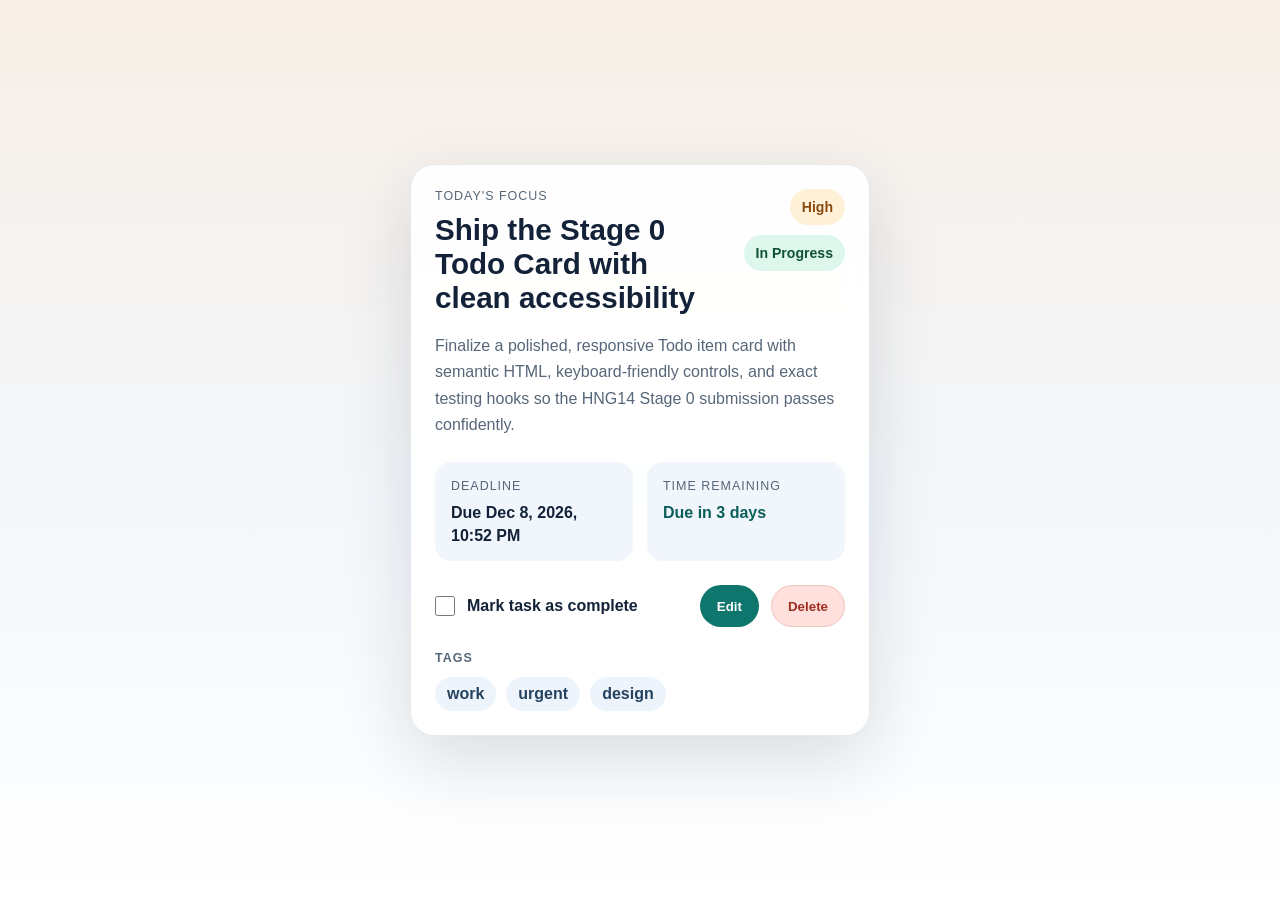
==== index.html @ 6e3ade3e "feat: add HNG14 stage 0 todo card" ====
﻿<!DOCTYPE html>
<html lang="en">
  <head>
    <meta charset="UTF-8" />
    <meta name="viewport" content="width=device-width, initial-scale=1.0" />
    <title>HNG14 Todo Card</title>
    <link rel="stylesheet" href="styles.css" />
  </head>
  <body>
    <main class="page-shell">
      <!-- Single demo card for the Stage 0 task -->
      <article class="todo-card" data-testid="test-todo-card" aria-labelledby="todo-title">
        <div class="card-header">
          <div class="title-group">
            <p class="eyebrow">Today's Focus</p>
            <h2 id="todo-title" class="todo-title" data-testid="test-todo-title">
              Ship the Stage 0 Todo Card with clean accessibility
            </h2>
          </div>

          <div class="meta-badges">
            <span
              class="badge badge-priority"
              data-testid="test-todo-priority"
              aria-label="Priority: High"
            >
              High
            </span>
            <span
              class="badge badge-status"
              data-testid="test-todo-status"
              aria-label="Status: In Progress"
            >
              In Progress
            </span>
          </div>
        </div>

        <!-- Short task summary -->
        <p class="todo-description" data-testid="test-todo-description">
          Finalize a polished, responsive Todo item card with semantic HTML, keyboard-friendly
          controls, and exact testing hooks so the HNG14 Stage 0 submission passes confidently.
        </p>

        <!-- Due date and live time hint -->
        <div class="time-grid">
          <div class="time-block">
            <span class="meta-label">Deadline</span>
            <time class="meta-value" data-testid="test-todo-due-date"></time>
          </div>
          <div class="time-block">
            <span class="meta-label">Time remaining</span>
            <time
              class="meta-value time-remaining"
              data-testid="test-todo-time-remaining"
              aria-live="polite"
            ></time>
          </div>
        </div>

        <!-- Completion toggle and action buttons -->
        <div class="task-controls">
          <div class="checkbox-row">
            <input
              id="todo-complete-toggle"
              class="todo-checkbox"
              type="checkbox"
              data-testid="test-todo-complete-toggle"
            />
            <label for="todo-complete-toggle" class="checkbox-label">Mark task as complete</label>
          </div>

          <div class="action-buttons" aria-label="Todo actions">
            <button type="button" class="action-button edit-button" data-testid="test-todo-edit-button">
              Edit
            </button>
            <button
              type="button"
              class="action-button delete-button"
              data-testid="test-todo-delete-button"
            >
              Delete
            </button>
          </div>
        </div>

        <!-- Small tag list to show task categories -->
        <section class="tags-section" aria-labelledby="tags-heading">
          <h3 id="tags-heading" class="tags-heading">Tags</h3>
          <ul class="tag-list" role="list" data-testid="test-todo-tags">
            <li class="tag-chip" data-testid="test-todo-tag-work">work</li>
            <li class="tag-chip" data-testid="test-todo-tag-urgent">urgent</li>
            <li class="tag-chip">design</li>
          </ul>
        </section>
      </article>
    </main>

    <script src="script.js"></script>
  </body>
</html>
---- styles.css ----
﻿:root {
  color-scheme: light;
  --page-bg: linear-gradient(180deg, #f8efe6 0%, #f3f7fb 55%, #ffffff 100%);
  --card-bg: rgba(255, 255, 255, 0.92);
  --card-border: rgba(18, 42, 66, 0.1);
  --text-main: #132238;
  --text-muted: #576779;
  --accent: #0f766e;
  --accent-strong: #0a5e58;
  --warning-bg: #fef1d8;
  --warning-text: #8a4b0f;
  --status-bg: #ddf7ed;
  --status-text: #0f5132;
  --danger-bg: #ffe0dc;
  --danger-text: #9f2d20;
  --tag-bg: #edf4fb;
  --tag-text: #25425e;
  --focus-ring: #0f766e;
  --shadow: 0 24px 70px rgba(19, 34, 56, 0.14);
  --radius-xl: 24px;
  --radius-lg: 16px;
}

/* Basic reset so spacing behaves predictably */
*,
*::before,
*::after {
  box-sizing: border-box;
}

html,
body {
  margin: 0;
  min-height: 100%;
  font-family: "Segoe UI", Tahoma, Geneva, Verdana, sans-serif;
  background: var(--page-bg);
  color: var(--text-main);
}

body {
  min-width: 320px;
}

/* Centers the card and keeps it comfortable on larger screens */
.page-shell {
  min-height: 100vh;
  display: grid;
  place-items: center;
  padding: 24px 16px;
}

/* Main task card */
.todo-card {
  width: min(100%, 460px);
  padding: 24px;
  border: 1px solid var(--card-border);
  border-radius: var(--radius-xl);
  background: var(--card-bg);
  box-shadow: var(--shadow);
  backdrop-filter: blur(10px);
  overflow-wrap: anywhere;
}

.card-header,
.task-controls {
  display: flex;
  gap: 16px;
}

.card-header {
  align-items: flex-start;
  justify-content: space-between;
}

.title-group {
  min-width: 0;
}

.eyebrow,
.meta-label,
.tags-heading {
  margin: 0;
  font-size: 0.78rem;
  letter-spacing: 0.08em;
  text-transform: uppercase;
  color: var(--text-muted);
}

.todo-title {
  margin: 10px 0 0;
  font-size: clamp(1.45rem, 4vw, 1.85rem);
  line-height: 1.15;
}

.todo-card.is-complete .todo-title {
  color: var(--text-muted);
  text-decoration: line-through;
  text-decoration-thickness: 2px;
}

.meta-badges {
  display: flex;
  flex-direction: column;
  gap: 10px;
  align-items: flex-end;
  flex-shrink: 0;
}

.badge {
  display: inline-flex;
  align-items: center;
  justify-content: center;
  min-height: 36px;
  padding: 8px 12px;
  border-radius: 999px;
  font-weight: 700;
  font-size: 0.88rem;
  white-space: nowrap;
}

.badge-priority {
  background: var(--warning-bg);
  color: var(--warning-text);
}

.badge-status {
  background: var(--status-bg);
  color: var(--status-text);
}

.todo-card.is-complete .badge-status {
  background: #e6f6ee;
  color: #166534;
}

.todo-description {
  margin: 18px 0 0;
  color: var(--text-muted);
  line-height: 1.65;
}

/* Two-column time section that collapses on mobile */
.time-grid {
  margin-top: 24px;
  display: grid;
  grid-template-columns: repeat(2, minmax(0, 1fr));
  gap: 14px;
}

.time-block {
  padding: 14px 16px;
  border-radius: var(--radius-lg);
  background: rgba(237, 244, 251, 0.76);
}

.meta-value {
  display: block;
  margin-top: 8px;
  font-weight: 700;
  line-height: 1.4;
}

.time-remaining {
  color: var(--accent-strong);
}

.task-controls {
  margin-top: 24px;
  align-items: center;
  justify-content: space-between;
  flex-wrap: wrap;
}

.checkbox-row {
  display: inline-flex;
  align-items: center;
  gap: 12px;
}

.todo-checkbox {
  inline-size: 20px;
  block-size: 20px;
  margin: 0;
  accent-color: var(--accent);
}

.checkbox-label {
  font-weight: 600;
}

/* Shared button look for the quick actions */
.action-buttons {
  display: flex;
  gap: 12px;
  flex-wrap: wrap;
}

.action-button {
  min-height: 42px;
  padding: 10px 16px;
  border: 1px solid transparent;
  border-radius: 999px;
  background: var(--text-main);
  color: #ffffff;
  font-weight: 700;
  cursor: pointer;
  transition: transform 150ms ease, background-color 150ms ease, border-color 150ms ease;
}

.action-button:hover {
  transform: translateY(-1px);
}

.edit-button {
  background: var(--accent);
}

.edit-button:hover {
  background: var(--accent-strong);
}

.delete-button {
  background: var(--danger-bg);
  color: var(--danger-text);
  border-color: rgba(159, 45, 32, 0.15);
}

.delete-button:hover {
  background: #ffd3cd;
}

.todo-checkbox:focus-visible,
.action-button:focus-visible {
  outline: 3px solid var(--focus-ring);
  outline-offset: 3px;
}

.tags-section {
  margin-top: 24px;
}

.tag-list {
  list-style: none;
  margin: 12px 0 0;
  padding: 0;
  display: flex;
  gap: 10px;
  flex-wrap: wrap;
}

.tag-chip {
  padding: 8px 12px;
  border-radius: 999px;
  background: var(--tag-bg);
  color: var(--tag-text);
  font-weight: 600;
}

/* Small-screen layout keeps everything stacked and readable */
@media (max-width: 640px) {
  .todo-card {
    padding: 20px;
  }

  .card-header,
  .task-controls {
    flex-direction: column;
    align-items: stretch;
  }

  .meta-badges {
    align-items: flex-start;
    flex-direction: row;
    flex-wrap: wrap;
  }

  .time-grid {
    grid-template-columns: 1fr;
  }

  .action-buttons {
    width: 100%;
  }

  .action-button {
    flex: 1 1 140px;
  }
}
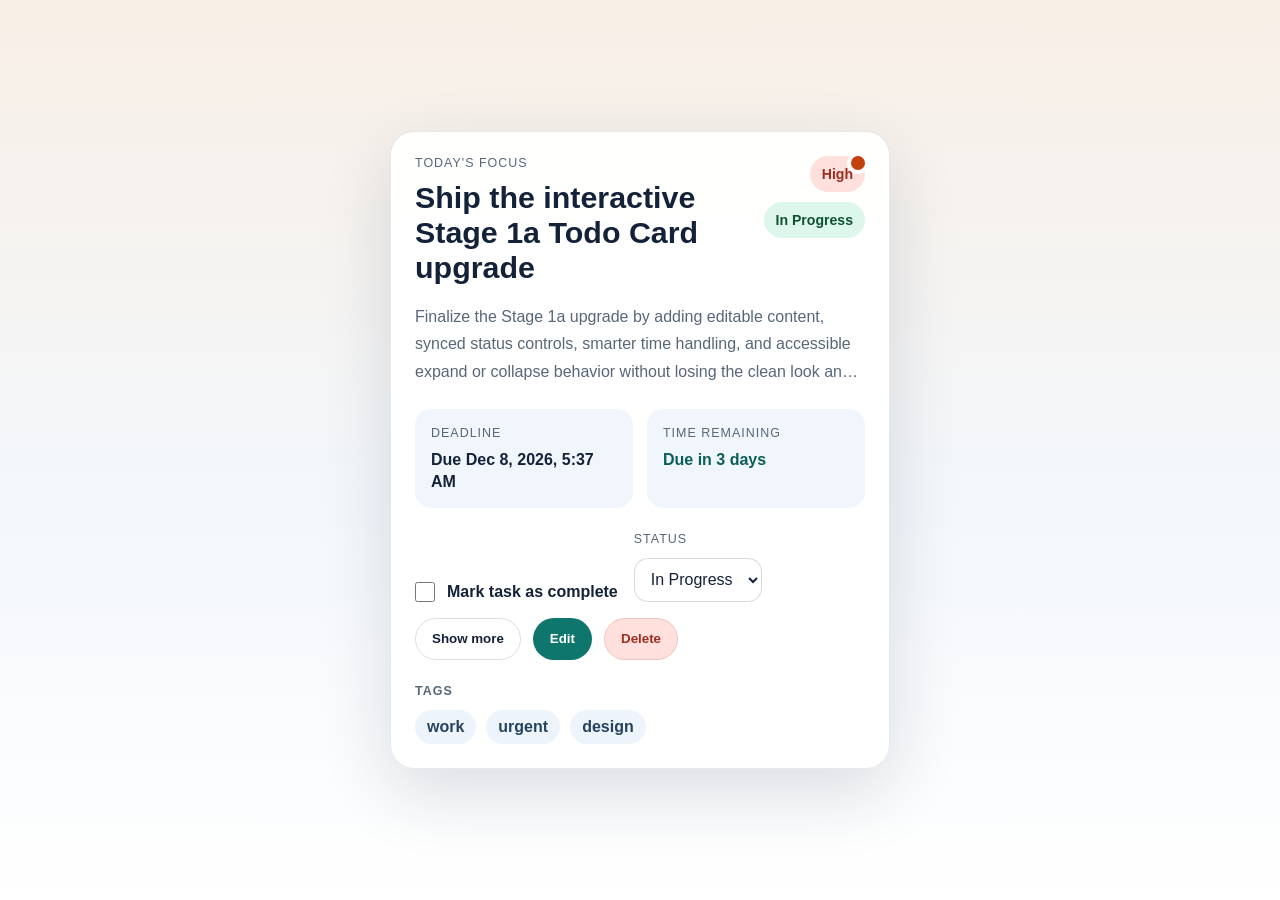
==== commit 7b3c1fad: "feat: add stage 1a todo card interactions" ====
--- a/index.html
+++ b/index.html
@@ -8,91 +8,179 @@
   </head>
   <body>
     <main class="page-shell">
-      <!-- Single demo card for the Stage 0 task -->
+      <!-- Single demo card upgraded for the Stage 1a task -->
       <article class="todo-card" data-testid="test-todo-card" aria-labelledby="todo-title">
-        <div class="card-header">
-          <div class="title-group">
-            <p class="eyebrow">Today's Focus</p>
-            <h2 id="todo-title" class="todo-title" data-testid="test-todo-title">
-              Ship the Stage 0 Todo Card with clean accessibility
-            </h2>
+        <span
+          class="priority-indicator"
+          data-testid="test-todo-priority-indicator"
+          aria-hidden="true"
+        ></span>
+
+        <div class="card-view" data-view-section>
+          <div class="card-header">
+            <div class="title-group">
+              <p class="eyebrow">Today's Focus</p>
+              <h2 id="todo-title" class="todo-title" data-testid="test-todo-title">
+                Ship the interactive Stage 1a Todo Card upgrade
+              </h2>
+            </div>
+
+            <div class="meta-badges">
+              <span
+                class="badge badge-priority"
+                data-testid="test-todo-priority"
+                aria-label="Priority: High"
+              >
+                High
+              </span>
+              <span
+                class="badge badge-status"
+                data-testid="test-todo-status"
+                aria-label="Status: In Progress"
+              >
+                In Progress
+              </span>
+            </div>
           </div>
 
-          <div class="meta-badges">
-            <span
-              class="badge badge-priority"
-              data-testid="test-todo-priority"
-              aria-label="Priority: High"
-            >
-              High
-            </span>
-            <span
-              class="badge badge-status"
-              data-testid="test-todo-status"
-              aria-label="Status: In Progress"
-            >
-              In Progress
-            </span>
+          <div
+            id="todo-collapsible-section"
+            class="collapsible-section"
+            data-testid="test-todo-collapsible-section"
+          >
+            <p class="todo-description" data-testid="test-todo-description">
+              Finalize the Stage 1a upgrade by adding editable content, synced status controls,
+              smarter time handling, and accessible expand or collapse behavior without losing the
+              clean look and exact testing hooks from Stage 0.
+            </p>
           </div>
+
+          <div class="time-grid">
+            <div class="time-block">
+              <span class="meta-label">Deadline</span>
+              <time class="meta-value" data-testid="test-todo-due-date"></time>
+            </div>
+            <div class="time-block">
+              <span class="meta-label">Time remaining</span>
+              <time
+                class="meta-value time-remaining"
+                data-testid="test-todo-time-remaining"
+                aria-live="polite"
+              ></time>
+            </div>
+          </div>
+
+          <p class="overdue-indicator" data-testid="test-todo-overdue-indicator" hidden>
+            Overdue
+          </p>
+
+          <div class="task-controls">
+            <div class="control-cluster">
+              <div class="checkbox-row">
+                <input
+                  id="todo-complete-toggle"
+                  class="todo-checkbox"
+                  type="checkbox"
+                  data-testid="test-todo-complete-toggle"
+                />
+                <label for="todo-complete-toggle" class="checkbox-label">Mark task as complete</label>
+              </div>
+
+              <div class="status-control-row">
+                <label for="todo-status-control" class="control-label">Status</label>
+                <select
+                  id="todo-status-control"
+                  class="status-control"
+                  data-testid="test-todo-status-control"
+                >
+                  <option value="Pending">Pending</option>
+                  <option value="In Progress">In Progress</option>
+                  <option value="Done">Done</option>
+                </select>
+              </div>
+            </div>
+
+            <div class="action-buttons" aria-label="Todo actions">
+              <button
+                type="button"
+                class="action-button ghost-button"
+                data-testid="test-todo-expand-toggle"
+                aria-expanded="false"
+                aria-controls="todo-collapsible-section"
+              >
+                Show more
+              </button>
+              <button type="button" class="action-button edit-button" data-testid="test-todo-edit-button">
+                Edit
+              </button>
+              <button
+                type="button"
+                class="action-button delete-button"
+                data-testid="test-todo-delete-button"
+              >
+                Delete
+              </button>
+            </div>
+          </div>
+
+          <section class="tags-section" aria-labelledby="tags-heading">
+            <h3 id="tags-heading" class="tags-heading">Tags</h3>
+            <ul class="tag-list" role="list" data-testid="test-todo-tags">
+              <li class="tag-chip" data-testid="test-todo-tag-work">work</li>
+              <li class="tag-chip" data-testid="test-todo-tag-urgent">urgent</li>
+              <li class="tag-chip">design</li>
+            </ul>
+          </section>
         </div>
 
-        <!-- Short task summary -->
-        <p class="todo-description" data-testid="test-todo-description">
-          Finalize a polished, responsive Todo item card with semantic HTML, keyboard-friendly
-          controls, and exact testing hooks so the HNG14 Stage 0 submission passes confidently.
-        </p>
-
-        <!-- Due date and live time hint -->
-        <div class="time-grid">
-          <div class="time-block">
-            <span class="meta-label">Deadline</span>
-            <time class="meta-value" data-testid="test-todo-due-date"></time>
-          </div>
-          <div class="time-block">
-            <span class="meta-label">Time remaining</span>
-            <time
-              class="meta-value time-remaining"
-              data-testid="test-todo-time-remaining"
-              aria-live="polite"
-            ></time>
-          </div>
-        </div>
-
-        <!-- Completion toggle and action buttons -->
-        <div class="task-controls">
-          <div class="checkbox-row">
-            <input
-              id="todo-complete-toggle"
-              class="todo-checkbox"
-              type="checkbox"
-              data-testid="test-todo-complete-toggle"
-            />
-            <label for="todo-complete-toggle" class="checkbox-label">Mark task as complete</label>
+        <form class="edit-form" data-testid="test-todo-edit-form" hidden>
+          <div class="edit-field">
+            <label for="todo-edit-title-input">Title</label>
+            <input id="todo-edit-title-input" type="text" data-testid="test-todo-edit-title-input" />
           </div>
 
-          <div class="action-buttons" aria-label="Todo actions">
-            <button type="button" class="action-button edit-button" data-testid="test-todo-edit-button">
-              Edit
+          <div class="edit-field">
+            <label for="todo-edit-description-input">Description</label>
+            <textarea
+              id="todo-edit-description-input"
+              rows="6"
+              data-testid="test-todo-edit-description-input"
+            ></textarea>
+          </div>
+
+          <div class="edit-grid">
+            <div class="edit-field">
+              <label for="todo-edit-priority-select">Priority</label>
+              <select id="todo-edit-priority-select" data-testid="test-todo-edit-priority-select">
+                <option value="Low">Low</option>
+                <option value="Medium">Medium</option>
+                <option value="High">High</option>
+              </select>
+            </div>
+
+            <div class="edit-field">
+              <label for="todo-edit-due-date-input">Due date</label>
+              <input
+                id="todo-edit-due-date-input"
+                type="datetime-local"
+                data-testid="test-todo-edit-due-date-input"
+              />
+            </div>
+          </div>
+
+          <div class="edit-actions">
+            <button type="submit" class="action-button save-button" data-testid="test-todo-save-button">
+              Save
             </button>
             <button
               type="button"
-              class="action-button delete-button"
-              data-testid="test-todo-delete-button"
+              class="action-button secondary-button"
+              data-testid="test-todo-cancel-button"
             >
-              Delete
+              Cancel
             </button>
           </div>
-        </div>
-
-        <!-- Small tag list to show task categories -->
-        <section class="tags-section" aria-labelledby="tags-heading">
-          <h3 id="tags-heading" class="tags-heading">Tags</h3>
-          <ul class="tag-list" role="list" data-testid="test-todo-tags">
-            <li class="tag-chip" data-testid="test-todo-tag-work">work</li>
-            <li class="tag-chip" data-testid="test-todo-tag-urgent">urgent</li>
-            <li class="tag-chip">design</li>
-          </ul>
-        </section>
+        </form>
       </article>
     </main>
 
--- a/styles.css
+++ b/styles.css
@@ -1,16 +1,24 @@
 ﻿:root {
   color-scheme: light;
   --page-bg: linear-gradient(180deg, #f8efe6 0%, #f3f7fb 55%, #ffffff 100%);
-  --card-bg: rgba(255, 255, 255, 0.92);
+  --card-bg: rgba(255, 255, 255, 0.94);
   --card-border: rgba(18, 42, 66, 0.1);
   --text-main: #132238;
   --text-muted: #576779;
   --accent: #0f766e;
   --accent-strong: #0a5e58;
-  --warning-bg: #fef1d8;
-  --warning-text: #8a4b0f;
-  --status-bg: #ddf7ed;
-  --status-text: #0f5132;
+  --low-bg: #e8f4ed;
+  --low-text: #1f5b39;
+  --medium-bg: #fff1dc;
+  --medium-text: #8a4b0f;
+  --high-bg: #ffe0dc;
+  --high-text: #9f2d20;
+  --pending-bg: #ecf1f7;
+  --pending-text: #44576c;
+  --progress-bg: #ddf7ed;
+  --progress-text: #0f5132;
+  --done-bg: #e6f6ee;
+  --done-text: #166534;
   --danger-bg: #ffe0dc;
   --danger-text: #9f2d20;
   --tag-bg: #edf4fb;
@@ -51,18 +59,58 @@
 
 /* Main task card */
 .todo-card {
-  width: min(100%, 460px);
+  position: relative;
+  width: min(100%, 520px);
   padding: 24px;
   border: 1px solid var(--card-border);
   border-radius: var(--radius-xl);
   background: var(--card-bg);
   box-shadow: var(--shadow);
   backdrop-filter: blur(10px);
+  overflow: hidden;
   overflow-wrap: anywhere;
 }
 
+.todo-card[data-editing="true"] {
+  border-color: rgba(15, 118, 110, 0.25);
+}
+
+.todo-card.is-done {
+  background: rgba(246, 250, 248, 0.96);
+}
+
+.todo-card.is-overdue {
+  border-color: rgba(159, 45, 32, 0.22);
+}
+
+.priority-indicator {
+  position: absolute;
+  top: 24px;
+  right: 24px;
+  width: 14px;
+  height: 14px;
+  border-radius: 999px;
+  background: var(--medium-text);
+  box-shadow: 0 0 0 4px rgba(255, 255, 255, 0.9);
+}
+
+.todo-card[data-priority="low"] .priority-indicator {
+  background: #2d7a4b;
+}
+
+.todo-card[data-priority="medium"] .priority-indicator {
+  background: #d97706;
+}
+
+.todo-card[data-priority="high"] .priority-indicator {
+  background: #c2410c;
+}
+
 .card-header,
-.task-controls {
+.task-controls,
+.control-cluster,
+.edit-grid,
+.edit-actions {
   display: flex;
   gap: 16px;
 }
@@ -78,7 +126,9 @@
 
 .eyebrow,
 .meta-label,
-.tags-heading {
+.tags-heading,
+.control-label,
+.edit-field label {
   margin: 0;
   font-size: 0.78rem;
   letter-spacing: 0.08em;
@@ -88,11 +138,11 @@
 
 .todo-title {
   margin: 10px 0 0;
-  font-size: clamp(1.45rem, 4vw, 1.85rem);
+  font-size: clamp(1.45rem, 4vw, 1.9rem);
   line-height: 1.15;
 }
 
-.todo-card.is-complete .todo-title {
+.todo-card.is-done .todo-title {
   color: var(--text-muted);
   text-decoration: line-through;
   text-decoration-thickness: 2px;
@@ -118,25 +168,47 @@
   white-space: nowrap;
 }
 
-.badge-priority {
-  background: var(--warning-bg);
-  color: var(--warning-text);
-}
-
-.badge-status {
-  background: var(--status-bg);
-  color: var(--status-text);
-}
-
-.todo-card.is-complete .badge-status {
-  background: #e6f6ee;
-  color: #166534;
+.badge-priority[data-priority="Low"] {
+  background: var(--low-bg);
+  color: var(--low-text);
+}
+
+.badge-priority[data-priority="Medium"] {
+  background: var(--medium-bg);
+  color: var(--medium-text);
+}
+
+.badge-priority[data-priority="High"] {
+  background: var(--high-bg);
+  color: var(--high-text);
+}
+
+.badge-status[data-status="Pending"] {
+  background: var(--pending-bg);
+  color: var(--pending-text);
+}
+
+.badge-status[data-status="In Progress"] {
+  background: var(--progress-bg);
+  color: var(--progress-text);
+}
+
+.badge-status[data-status="Done"] {
+  background: var(--done-bg);
+  color: var(--done-text);
 }
 
 .todo-description {
   margin: 18px 0 0;
   color: var(--text-muted);
-  line-height: 1.65;
+  line-height: 1.7;
+}
+
+.collapsible-section.is-collapsed .todo-description {
+  display: -webkit-box;
+  -webkit-box-orient: vertical;
+  -webkit-line-clamp: 3;
+  overflow: hidden;
 }
 
 /* Two-column time section that collapses on mobile */
@@ -164,17 +236,41 @@
   color: var(--accent-strong);
 }
 
+.todo-card.is-overdue .time-remaining {
+  color: var(--danger-text);
+}
+
+.overdue-indicator {
+  margin: 16px 0 0;
+  padding: 10px 12px;
+  border-radius: 14px;
+  background: rgba(255, 224, 220, 0.72);
+  color: var(--danger-text);
+  font-weight: 700;
+}
+
 .task-controls {
   margin-top: 24px;
-  align-items: center;
+  align-items: flex-end;
   justify-content: space-between;
   flex-wrap: wrap;
 }
 
-.checkbox-row {
+.control-cluster {
+  align-items: flex-end;
+  flex-wrap: wrap;
+}
+
+.checkbox-row,
+.status-control-row {
   display: inline-flex;
   align-items: center;
   gap: 12px;
+}
+
+.status-control-row {
+  flex-direction: column;
+  align-items: flex-start;
 }
 
 .todo-checkbox {
@@ -188,11 +284,31 @@
   font-weight: 600;
 }
 
+.status-control,
+.edit-field input,
+.edit-field textarea,
+.edit-field select {
+  width: 100%;
+  min-height: 44px;
+  padding: 10px 12px;
+  border: 1px solid rgba(19, 34, 56, 0.16);
+  border-radius: 14px;
+  background: #ffffff;
+  color: var(--text-main);
+  font: inherit;
+}
+
+.edit-field textarea {
+  min-height: 140px;
+  resize: vertical;
+}
+
 /* Shared button look for the quick actions */
 .action-buttons {
   display: flex;
   gap: 12px;
   flex-wrap: wrap;
+  align-items: center;
 }
 
 .action-button {
@@ -211,11 +327,20 @@
   transform: translateY(-1px);
 }
 
-.edit-button {
+.ghost-button,
+.secondary-button {
+  background: transparent;
+  color: var(--text-main);
+  border-color: rgba(19, 34, 56, 0.14);
+}
+
+.edit-button,
+.save-button {
   background: var(--accent);
 }
 
-.edit-button:hover {
+.edit-button:hover,
+.save-button:hover {
   background: var(--accent-strong);
 }
 
@@ -230,7 +355,11 @@
 }
 
 .todo-checkbox:focus-visible,
-.action-button:focus-visible {
+.status-control:focus-visible,
+.action-button:focus-visible,
+.edit-field input:focus-visible,
+.edit-field textarea:focus-visible,
+.edit-field select:focus-visible {
   outline: 3px solid var(--focus-ring);
   outline-offset: 3px;
 }
@@ -256,14 +385,49 @@
   font-weight: 600;
 }
 
+.edit-form {
+  display: grid;
+  gap: 18px;
+}
+
+.edit-field {
+  display: grid;
+  gap: 8px;
+}
+
+.edit-grid {
+  align-items: flex-start;
+}
+
+.edit-grid > * {
+  flex: 1 1 220px;
+}
+
+.edit-actions {
+  justify-content: flex-start;
+  flex-wrap: wrap;
+}
+
+[hidden] {
+  display: none !important;
+}
+
 /* Small-screen layout keeps everything stacked and readable */
-@media (max-width: 640px) {
+@media (max-width: 767px) {
   .todo-card {
+    width: min(100%, 100%);
     padding: 20px;
   }
 
+  .priority-indicator {
+    top: 20px;
+    right: 20px;
+  }
+
   .card-header,
-  .task-controls {
+  .task-controls,
+  .control-cluster,
+  .edit-grid {
     flex-direction: column;
     align-items: stretch;
   }
@@ -278,11 +442,20 @@
     grid-template-columns: 1fr;
   }
 
-  .action-buttons {
+  .action-buttons,
+  .action-button {
     width: 100%;
   }
 
-  .action-button {
-    flex: 1 1 140px;
-  }
-}
+  .status-control-row {
+    width: 100%;
+  }
+}
+
+@media (min-width: 768px) {
+  .todo-card {
+    width: min(100%, 500px);
+  }
+}
+
+
